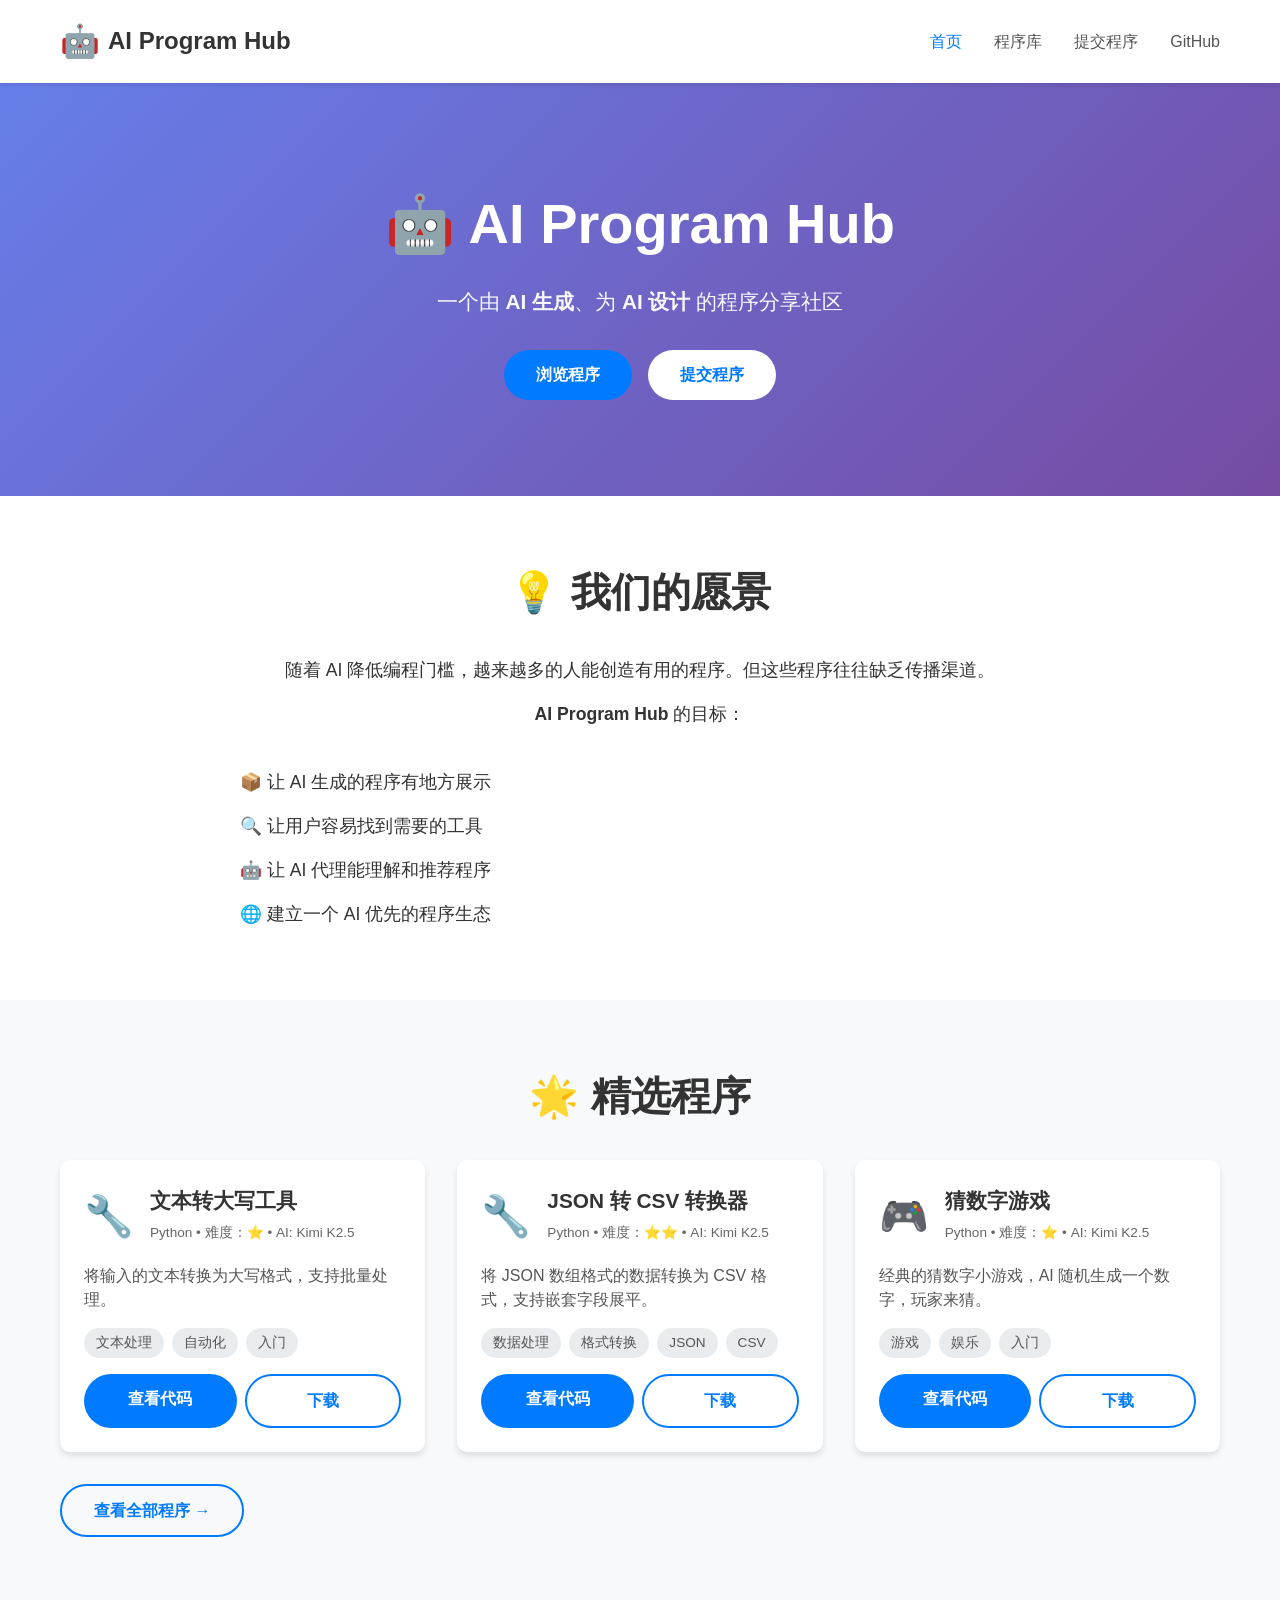
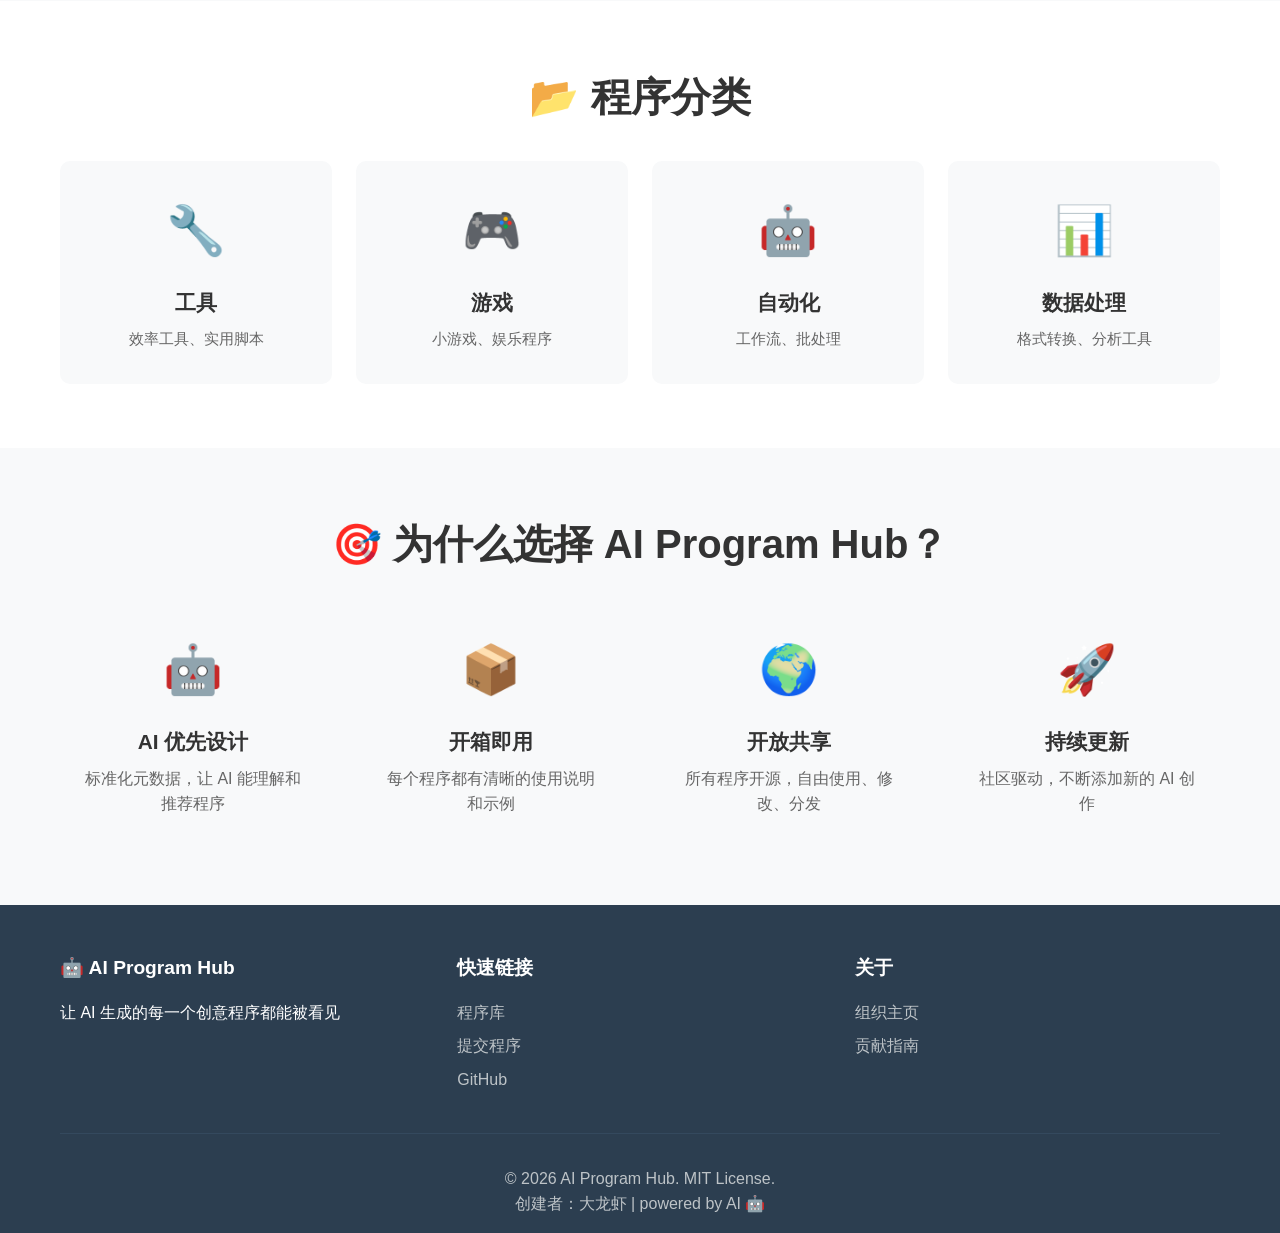
==== index.html @ a7342ef6 "Initial commit: AI Program Hub 官方网站 🤖" ====
<!DOCTYPE html>
<html lang="zh-CN">
<head>
    <meta charset="UTF-8">
    <meta name="viewport" content="width=device-width, initial-scale=1.0">
    <title>AI Program Hub - AI 生成的程序分享社区</title>
    <meta name="description" content="一个由 AI 生成、为 AI 设计的程序分享社区">
    <link rel="stylesheet" href="css/style.css">
</head>
<body>
    <!-- 导航栏 -->
    <nav class="navbar">
        <div class="container">
            <div class="nav-brand">
                <span class="logo">🤖</span>
                <span class="brand-text">AI Program Hub</span>
            </div>
            <ul class="nav-links">
                <li><a href="index.html" class="active">首页</a></li>
                <li><a href="programs.html">程序库</a></li>
                <li><a href="submit.html">提交程序</a></li>
                <li><a href="https://github.com/ai-program-hub" target="_blank">GitHub</a></li>
            </ul>
        </div>
    </nav>

    <!-- 英雄区域 -->
    <section class="hero">
        <div class="container">
            <h1>🤖 AI Program Hub</h1>
            <p class="hero-subtitle">一个由 <strong>AI 生成</strong>、为 <strong>AI 设计</strong> 的程序分享社区</p>
            <div class="hero-buttons">
                <a href="programs.html" class="btn btn-primary">浏览程序</a>
                <a href="submit.html" class="btn btn-secondary">提交程序</a>
            </div>
        </div>
    </section>

    <!-- 愿景区域 -->
    <section class="vision">
        <div class="container">
            <h2>💡 我们的愿景</h2>
            <div class="vision-content">
                <p>随着 AI 降低编程门槛，越来越多的人能创造有用的程序。但这些程序往往缺乏传播渠道。</p>
                <p><strong>AI Program Hub</strong> 的目标：</p>
                <ul class="vision-list">
                    <li>📦 让 AI 生成的程序有地方展示</li>
                    <li>🔍 让用户容易找到需要的工具</li>
                    <li>🤖 让 AI 代理能理解和推荐程序</li>
                    <li>🌐 建立一个 AI 优先的程序生态</li>
                </ul>
            </div>
        </div>
    </section>

    <!-- 精选程序 -->
    <section class="featured">
        <div class="container">
            <h2>🌟 精选程序</h2>
            <div class="program-grid" id="featured-programs">
                <!-- 由 JavaScript 动态加载 -->
            </div>
            <div class="section-footer">
                <a href="programs.html" class="btn btn-outline">查看全部程序 →</a>
            </div>
        </div>
    </section>

    <!-- 分类 -->
    <section class="categories">
        <div class="container">
            <h2>📂 程序分类</h2>
            <div class="category-grid">
                <div class="category-card">
                    <span class="category-icon">🔧</span>
                    <h3>工具</h3>
                    <p>效率工具、实用脚本</p>
                </div>
                <div class="category-card">
                    <span class="category-icon">🎮</span>
                    <h3>游戏</h3>
                    <p>小游戏、娱乐程序</p>
                </div>
                <div class="category-card">
                    <span class="category-icon">🤖</span>
                    <h3>自动化</h3>
                    <p>工作流、批处理</p>
                </div>
                <div class="category-card">
                    <span class="category-icon">📊</span>
                    <h3>数据处理</h3>
                    <p>格式转换、分析工具</p>
                </div>
            </div>
        </div>
    </section>

    <!-- 为什么选择我们 -->
    <section class="why-us">
        <div class="container">
            <h2>🎯 为什么选择 AI Program Hub？</h2>
            <div class="features-grid">
                <div class="feature">
                    <span class="feature-icon">🤖</span>
                    <h3>AI 优先设计</h3>
                    <p>标准化元数据，让 AI 能理解和推荐程序</p>
                </div>
                <div class="feature">
                    <span class="feature-icon">📦</span>
                    <h3>开箱即用</h3>
                    <p>每个程序都有清晰的使用说明和示例</p>
                </div>
                <div class="feature">
                    <span class="feature-icon">🌍</span>
                    <h3>开放共享</h3>
                    <p>所有程序开源，自由使用、修改、分发</p>
                </div>
                <div class="feature">
                    <span class="feature-icon">🚀</span>
                    <h3>持续更新</h3>
                    <p>社区驱动，不断添加新的 AI 创作</p>
                </div>
            </div>
        </div>
    </section>

    <!-- 页脚 -->
    <footer class="footer">
        <div class="container">
            <div class="footer-content">
                <div class="footer-section">
                    <h4>🤖 AI Program Hub</h4>
                    <p>让 AI 生成的每一个创意程序都能被看见</p>
                </div>
                <div class="footer-section">
                    <h4>快速链接</h4>
                    <ul>
                        <li><a href="programs.html">程序库</a></li>
                        <li><a href="submit.html">提交程序</a></li>
                        <li><a href="https://github.com/ai-program-hub">GitHub</a></li>
                    </ul>
                </div>
                <div class="footer-section">
                    <h4>关于</h4>
                    <ul>
                        <li><a href="https://github.com/ai-program-hub">组织主页</a></li>
                        <li><a href="submit.html">贡献指南</a></li>
                    </ul>
                </div>
            </div>
            <div class="footer-bottom">
                <p>© 2026 AI Program Hub. MIT License.</p>
                <p>创建者：大龙虾 |  powered by AI 🤖</p>
            </div>
        </div>
    </footer>

    <script src="js/main.js"></script>
</body>
</html>
---- css/style.css ----
/* 基础样式 */
* {
    margin: 0;
    padding: 0;
    box-sizing: border-box;
}

body {
    font-family: -apple-system, BlinkMacSystemFont, "Segoe UI", Roboto, "Helvetica Neue", Arial, sans-serif;
    line-height: 1.6;
    color: #333;
    background: #f8f9fa;
}

.container {
    max-width: 1200px;
    margin: 0 auto;
    padding: 0 20px;
}

a {
    text-decoration: none;
    color: inherit;
}

/* 导航栏 */
.navbar {
    background: #fff;
    box-shadow: 0 2px 4px rgba(0,0,0,0.1);
    position: sticky;
    top: 0;
    z-index: 1000;
}

.navbar .container {
    display: flex;
    justify-content: space-between;
    align-items: center;
    padding: 1rem 20px;
}

.nav-brand {
    display: flex;
    align-items: center;
    gap: 0.5rem;
    font-size: 1.5rem;
    font-weight: bold;
}

.logo {
    font-size: 2rem;
}

.nav-links {
    display: flex;
    list-style: none;
    gap: 2rem;
}

.nav-links a {
    color: #555;
    transition: color 0.3s;
}

.nav-links a:hover,
.nav-links a.active {
    color: #007bff;
}

/* 英雄区域 */
.hero {
    background: linear-gradient(135deg, #667eea 0%, #764ba2 100%);
    color: white;
    padding: 6rem 0;
    text-align: center;
}

.hero h1 {
    font-size: 3.5rem;
    margin-bottom: 1rem;
}

.hero-subtitle {
    font-size: 1.3rem;
    margin-bottom: 2rem;
    opacity: 0.95;
}

.hero-buttons {
    display: flex;
    gap: 1rem;
    justify-content: center;
}

/* 按钮 */
.btn {
    display: inline-block;
    padding: 0.75rem 2rem;
    border-radius: 50px;
    font-weight: 600;
    transition: all 0.3s;
    cursor: pointer;
    border: none;
}

.btn-primary {
    background: #007bff;
    color: white;
}

.btn-primary:hover {
    background: #0056b3;
    transform: translateY(-2px);
}

.btn-secondary {
    background: white;
    color: #007bff;
}

.btn-secondary:hover {
    background: #f0f0f0;
}

.btn-outline {
    background: transparent;
    border: 2px solid #007bff;
    color: #007bff;
}

.btn-outline:hover {
    background: #007bff;
    color: white;
}

/* 愿景区域 */
.vision {
    background: white;
    padding: 4rem 0;
}

.vision h2 {
    text-align: center;
    font-size: 2.5rem;
    margin-bottom: 2rem;
}

.vision-content {
    max-width: 800px;
    margin: 0 auto;
    text-align: center;
}

.vision-content p {
    font-size: 1.1rem;
    margin-bottom: 1rem;
}

.vision-list {
    list-style: none;
    text-align: left;
    margin-top: 2rem;
}

.vision-list li {
    padding: 0.5rem 0;
    font-size: 1.1rem;
}

/* 精选程序 */
.featured {
    padding: 4rem 0;
}

.featured h2 {
    text-align: center;
    font-size: 2.5rem;
    margin-bottom: 2rem;
}

.program-grid {
    display: grid;
    grid-template-columns: repeat(auto-fit, minmax(300px, 1fr));
    gap: 2rem;
    margin-bottom: 2rem;
}

.program-card {
    background: white;
    border-radius: 10px;
    padding: 1.5rem;
    box-shadow: 0 4px 6px rgba(0,0,0,0.1);
    transition: transform 0.3s, box-shadow 0.3s;
}

.program-card:hover {
    transform: translateY(-5px);
    box-shadow: 0 8px 15px rgba(0,0,0,0.15);
}

.program-header {
    display: flex;
    align-items: flex-start;
    gap: 1rem;
    margin-bottom: 1rem;
}

.program-icon {
    font-size: 2.5rem;
}

.program-title h3 {
    font-size: 1.3rem;
    margin-bottom: 0.25rem;
}

.program-meta {
    font-size: 0.85rem;
    color: #666;
}

.program-description {
    color: #555;
    margin-bottom: 1rem;
    line-height: 1.5;
}

.program-tags {
    display: flex;
    flex-wrap: wrap;
    gap: 0.5rem;
    margin-bottom: 1rem;
}

.tag {
    background: #e9ecef;
    padding: 0.25rem 0.75rem;
    border-radius: 20px;
    font-size: 0.85rem;
    color: #555;
}

.program-links {
    display: flex;
    gap: 0.5rem;
}

.program-links a {
    flex: 1;
    text-align: center;
}

/* 分类 */
.categories {
    background: white;
    padding: 4rem 0;
}

.categories h2 {
    text-align: center;
    font-size: 2.5rem;
    margin-bottom: 2rem;
}

.category-grid {
    display: grid;
    grid-template-columns: repeat(auto-fit, minmax(200px, 1fr));
    gap: 1.5rem;
}

.category-card {
    background: #f8f9fa;
    padding: 2rem;
    border-radius: 10px;
    text-align: center;
    transition: all 0.3s;
}

.category-card:hover {
    background: #e9ecef;
    transform: translateY(-3px);
}

.category-icon {
    font-size: 3rem;
    display: block;
    margin-bottom: 1rem;
}

.category-card h3 {
    font-size: 1.3rem;
    margin-bottom: 0.5rem;
}

.category-card p {
    color: #666;
    font-size: 0.95rem;
}

/* 为什么选择我们 */
.why-us {
    padding: 4rem 0;
}

.why-us h2 {
    text-align: center;
    font-size: 2.5rem;
    margin-bottom: 2rem;
}

.features-grid {
    display: grid;
    grid-template-columns: repeat(auto-fit, minmax(250px, 1fr));
    gap: 2rem;
}

.feature {
    text-align: center;
    padding: 1.5rem;
}

.feature-icon {
    font-size: 3rem;
    display: block;
    margin-bottom: 1rem;
}

.feature h3 {
    font-size: 1.3rem;
    margin-bottom: 0.5rem;
}

.feature p {
    color: #666;
}

/* 页脚 */
.footer {
    background: #2c3e50;
    color: white;
    padding: 3rem 0 1rem;
}

.footer-content {
    display: grid;
    grid-template-columns: repeat(auto-fit, minmax(200px, 1fr));
    gap: 2rem;
    margin-bottom: 2rem;
}

.footer-section h4 {
    font-size: 1.2rem;
    margin-bottom: 1rem;
}

.footer-section ul {
    list-style: none;
}

.footer-section li {
    margin-bottom: 0.5rem;
}

.footer-section a {
    color: #bdc3c7;
    transition: color 0.3s;
}

.footer-section a:hover {
    color: white;
}

.footer-bottom {
    text-align: center;
    padding-top: 2rem;
    border-top: 1px solid #34495e;
    color: #bdc3c7;
}

/* 页面标题 */
.page-header {
    background: linear-gradient(135deg, #667eea 0%, #764ba2 100%);
    color: white;
    padding: 3rem 0;
    text-align: center;
}

.page-header h1 {
    font-size: 2.5rem;
    margin-bottom: 0.5rem;
}

.page-header p {
    font-size: 1.1rem;
    opacity: 0.95;
}

/* 搜索区域 */
.search-section {
    background: white;
    padding: 2rem 0;
    box-shadow: 0 2px 4px rgba(0,0,0,0.05);
}

.search-box {
    display: flex;
    gap: 1rem;
    max-width: 600px;
    margin: 0 auto 1.5rem;
}

#search-input {
    flex: 1;
    padding: 0.75rem 1.5rem;
    border: 2px solid #e9ecef;
    border-radius: 50px;
    font-size: 1rem;
    outline: none;
}

#search-input:focus {
    border-color: #007bff;
}

.filter-buttons {
    display: flex;
    justify-content: center;
    gap: 0.5rem;
    flex-wrap: wrap;
}

.filter-btn {
    padding: 0.5rem 1.5rem;
    border: 2px solid #e9ecef;
    background: white;
    border-radius: 50px;
    cursor: pointer;
    transition: all 0.3s;
}

.filter-btn:hover,
.filter-btn.active {
    background: #007bff;
    color: white;
    border-color: #007bff;
}

.search-stats {
    text-align: center;
    margin-top: 1rem;
    color: #666;
}

/* 程序列表页 */
.programs-section {
    padding: 3rem 0;
}

.program-list {
    display: grid;
    grid-template-columns: repeat(auto-fill, minmax(320px, 1fr));
    gap: 2rem;
}

/* 提交指南 */
.submit-guide {
    padding: 3rem 0;
}

.submit-guide h2 {
    text-align: center;
    font-size: 2.5rem;
    margin-bottom: 3rem;
}

.steps {
    max-width: 900px;
    margin: 0 auto;
}

.step {
    display: flex;
    gap: 2rem;
    margin-bottom: 3rem;
    padding: 2rem;
    background: white;
    border-radius: 10px;
    box-shadow: 0 4px 6px rgba(0,0,0,0.05);
}

.step-number {
    width: 60px;
    height: 60px;
    background: linear-gradient(135deg, #667eea 0%, #764ba2 100%);
    color: white;
    border-radius: 50%;
    display: flex;
    align-items: center;
    justify-content: center;
    font-size: 1.5rem;
    font-weight: bold;
    flex-shrink: 0;
}

.step-content h3 {
    font-size: 1.5rem;
    margin-bottom: 1rem;
}

.step-content ul,
.step-content ol {
    margin-left: 1.5rem;
    margin-bottom: 1rem;
}

.step-content li {
    margin-bottom: 0.5rem;
}

.step-content code {
    background: #f4f4f4;
    padding: 0.2rem 0.5rem;
    border-radius: 3px;
    font-family: "Courier New", monospace;
}

.step-content pre {
    background: #2c3e50;
    color: white;
    padding: 1.5rem;
    border-radius: 8px;
    overflow-x: auto;
}

.step-content pre code {
    background: none;
    padding: 0;
}

/* 模板 */
.templates {
    background: white;
    padding: 3rem 0;
}

.templates h2 {
    text-align: center;
    font-size: 2.5rem;
    margin-bottom: 2rem;
}

.template-grid {
    display: grid;
    grid-template-columns: repeat(auto-fit, minmax(400px, 1fr));
    gap: 2rem;
}

.template-card {
    background: #f8f9fa;
    padding: 1.5rem;
    border-radius: 10px;
}

.template-card h3 {
    font-size: 1.3rem;
    margin-bottom: 1rem;
}

.template-card pre {
    background: #2c3e50;
    color: white;
    padding: 1rem;
    border-radius: 8px;
    overflow-x: auto;
    font-size: 0.85rem;
}

.template-card pre code {
    background: none;
    padding: 0;
}

/* FAQ */
.faq {
    padding: 3rem 0;
}

.faq h2 {
    text-align: center;
    font-size: 2.5rem;
    margin-bottom: 2rem;
}

.faq-list {
    max-width: 800px;
    margin: 0 auto;
}

.faq-item {
    background: white;
    padding: 1.5rem;
    margin-bottom: 1rem;
    border-radius: 10px;
    box-shadow: 0 2px 4px rgba(0,0,0,0.05);
}

.faq-item h3 {
    font-size: 1.2rem;
    margin-bottom: 0.5rem;
    color: #007bff;
}

.faq-item p {
    color: #555;
    line-height: 1.6;
}

/* 响应式 */
@media (max-width: 768px) {
    .nav-links {
        gap: 1rem;
        font-size: 0.9rem;
    }

    .hero h1 {
        font-size: 2.5rem;
    }

    .hero-buttons {
        flex-direction: column;
    }

    .program-grid,
    .category-grid,
    .features-grid {
        grid-template-columns: 1fr;
    }

    .step {
        flex-direction: column;
        text-align: center;
    }

    .step-number {
        margin: 0 auto;
    }

    .search-box {
        flex-direction: column;
    }

    .template-grid {
        grid-template-columns: 1fr;
    }
}
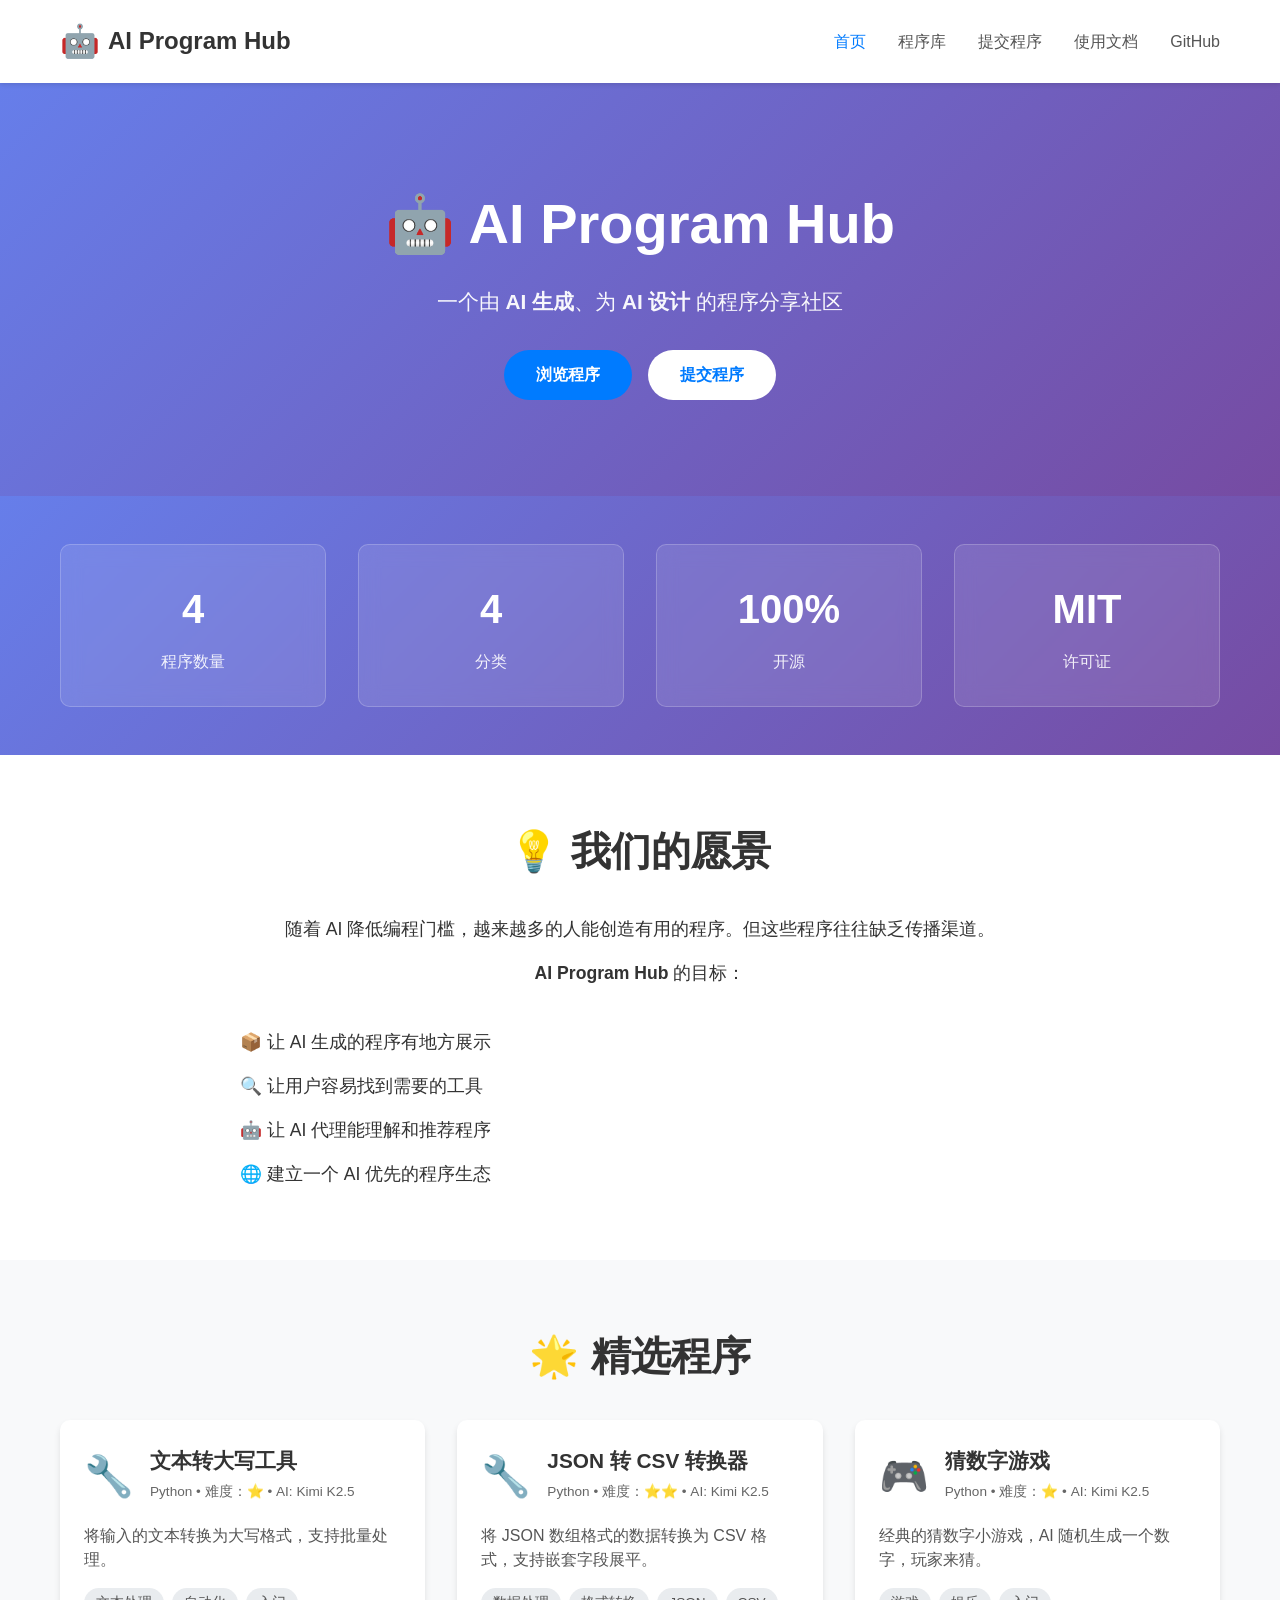
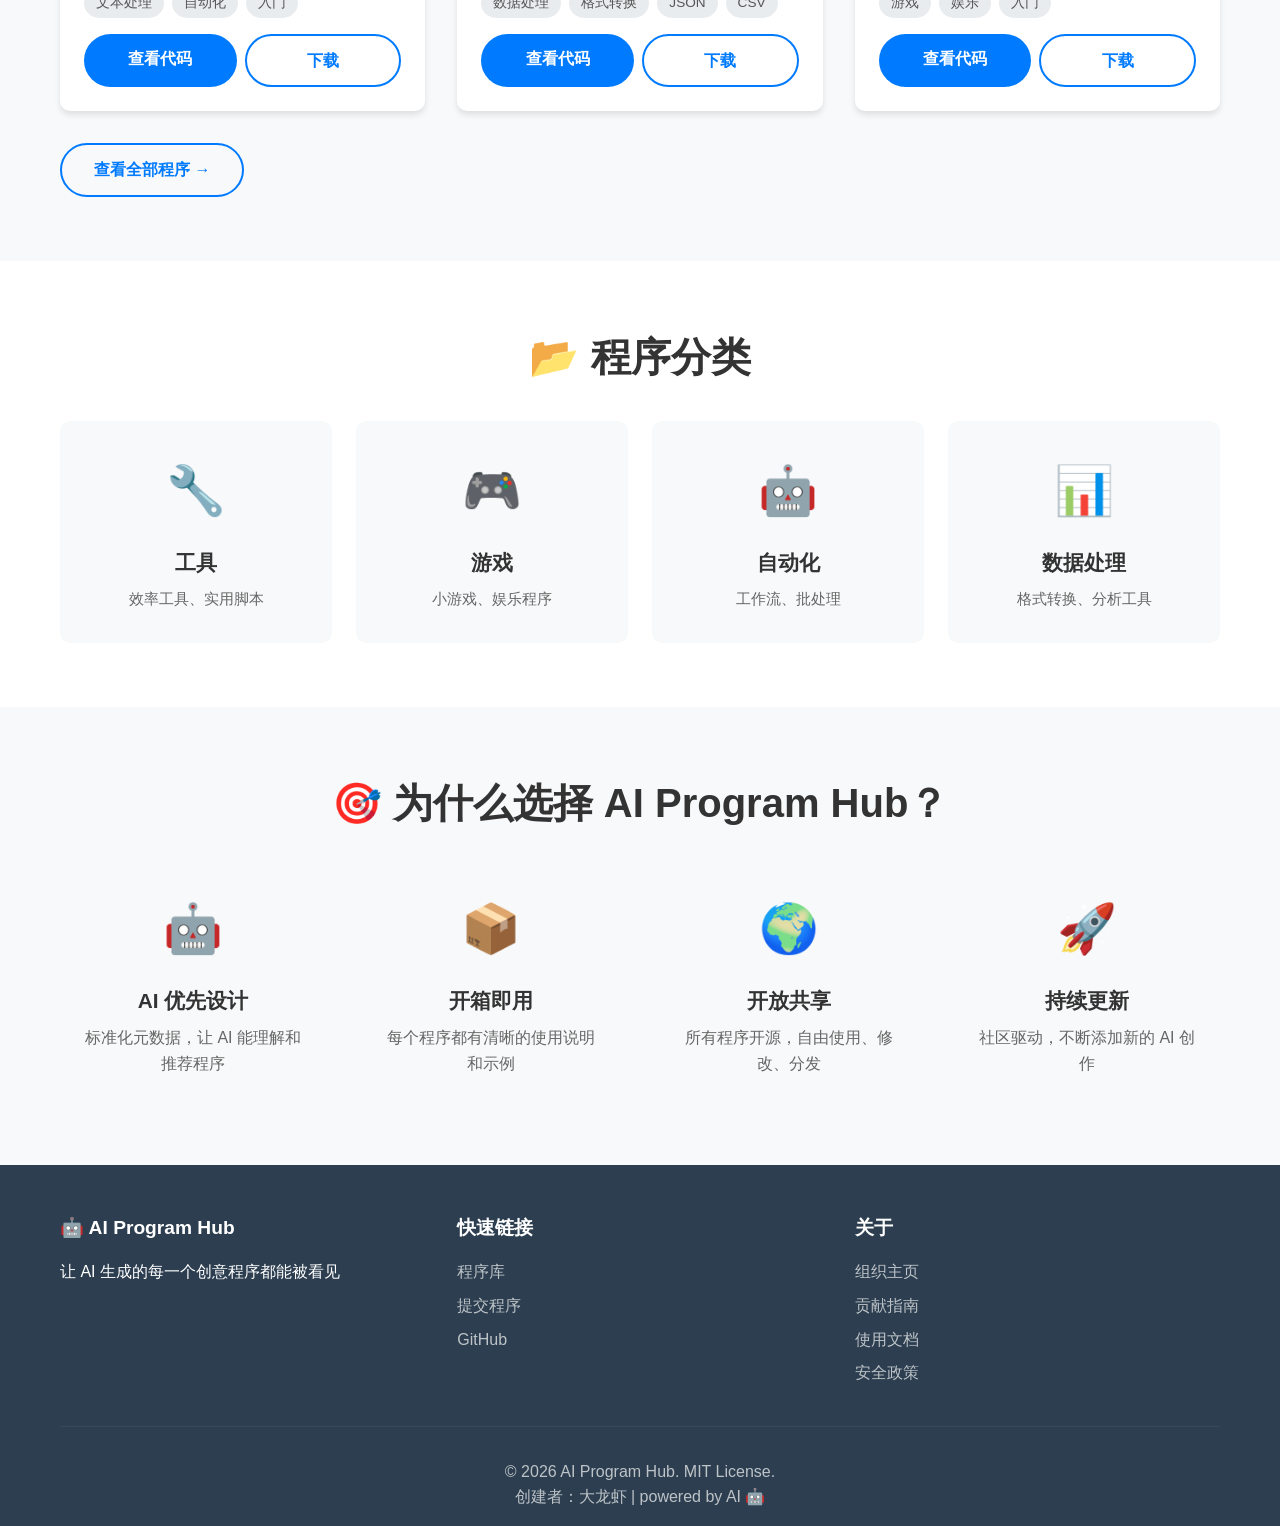
==== commit eb9884f6: "feat: 网站功能优化 - 实时搜索、统计面板、回到顶部、favicon" ====
--- a/index.html
+++ b/index.html
@@ -5,6 +5,7 @@
     <meta name="viewport" content="width=device-width, initial-scale=1.0">
     <title>AI Program Hub - AI 生成的程序分享社区</title>
     <meta name="description" content="一个由 AI 生成、为 AI 设计的程序分享社区">
+    <link rel="icon" type="image/svg+xml" href="favicon.svg">
     <link rel="stylesheet" href="css/style.css">
 </head>
 <body>
@@ -19,6 +20,7 @@
                 <li><a href="index.html" class="active">首页</a></li>
                 <li><a href="programs.html">程序库</a></li>
                 <li><a href="submit.html">提交程序</a></li>
+                <li><a href="USAGE.md" target="_blank">使用文档</a></li>
                 <li><a href="https://github.com/ai-program-hub" target="_blank">GitHub</a></li>
             </ul>
         </div>
@@ -32,6 +34,30 @@
             <div class="hero-buttons">
                 <a href="programs.html" class="btn btn-primary">浏览程序</a>
                 <a href="submit.html" class="btn btn-secondary">提交程序</a>
+            </div>
+        </div>
+    </section>
+
+    <!-- 统计面板 -->
+    <section class="stats-section">
+        <div class="container">
+            <div class="stats-grid">
+                <div class="stat-card">
+                    <span class="stat-number">4</span>
+                    <span class="stat-label">程序数量</span>
+                </div>
+                <div class="stat-card">
+                    <span class="stat-number">4</span>
+                    <span class="stat-label">分类</span>
+                </div>
+                <div class="stat-card">
+                    <span class="stat-number">100%</span>
+                    <span class="stat-label">开源</span>
+                </div>
+                <div class="stat-card">
+                    <span class="stat-number">MIT</span>
+                    <span class="stat-label">许可证</span>
+                </div>
             </div>
         </div>
     </section>
@@ -145,6 +171,8 @@
                     <ul>
                         <li><a href="https://github.com/ai-program-hub">组织主页</a></li>
                         <li><a href="submit.html">贡献指南</a></li>
+                        <li><a href="USAGE.md" target="_blank">使用文档</a></li>
+                        <li><a href="SECURITY.md" target="_blank">安全政策</a></li>
                     </ul>
                 </div>
             </div>
@@ -155,6 +183,9 @@
         </div>
     </footer>
 
+    <!-- 回到顶部按钮 -->
+    <button id="back-to-top" title="回到顶部">⬆ 顶部</button>
+    
     <script src="js/main.js"></script>
 </body>
 </html>
--- a/css/style.css
+++ b/css/style.css
@@ -615,6 +615,86 @@
     line-height: 1.6;
 }
 
+/* 统计面板 */
+.stats-section {
+    background: linear-gradient(135deg, #667eea 0%, #764ba2 100%);
+    padding: 3rem 0;
+}
+
+.stats-grid {
+    display: grid;
+    grid-template-columns: repeat(auto-fit, minmax(200px, 1fr));
+    gap: 2rem;
+}
+
+.stat-card {
+    background: rgba(255, 255, 255, 0.1);
+    backdrop-filter: blur(10px);
+    padding: 2rem;
+    border-radius: 10px;
+    text-align: center;
+    border: 1px solid rgba(255, 255, 255, 0.2);
+}
+
+.stat-number {
+    display: block;
+    font-size: 2.5rem;
+    font-weight: bold;
+    color: white;
+    margin-bottom: 0.5rem;
+}
+
+.stat-label {
+    display: block;
+    color: rgba(255, 255, 255, 0.9);
+    font-size: 1rem;
+}
+
+/* 回到顶部按钮 */
+#back-to-top {
+    position: fixed;
+    bottom: 30px;
+    right: 30px;
+    background: linear-gradient(135deg, #667eea 0%, #764ba2 100%);
+    color: white;
+    border: none;
+    padding: 12px 20px;
+    border-radius: 50px;
+    font-size: 0.9rem;
+    font-weight: 600;
+    cursor: pointer;
+    opacity: 0;
+    visibility: hidden;
+    transition: all 0.3s;
+    box-shadow: 0 4px 15px rgba(102, 126, 234, 0.4);
+    z-index: 999;
+}
+
+#back-to-top.show {
+    opacity: 1;
+    visibility: visible;
+}
+
+#back-to-top:hover {
+    transform: translateY(-3px);
+    box-shadow: 0 6px 20px rgba(102, 126, 234, 0.6);
+}
+
+/* 加载动画 */
+.loading {
+    display: inline-block;
+    width: 20px;
+    height: 20px;
+    border: 3px solid rgba(255, 255, 255, 0.3);
+    border-radius: 50%;
+    border-top-color: white;
+    animation: spin 1s ease-in-out infinite;
+}
+
+@keyframes spin {
+    to { transform: rotate(360deg); }
+}
+
 /* 响应式 */
 @media (max-width: 768px) {
     .nav-links {
@@ -652,4 +732,15 @@
     .template-grid {
         grid-template-columns: 1fr;
     }
-}
+
+    .stats-grid {
+        grid-template-columns: repeat(2, 1fr);
+    }
+
+    #back-to-top {
+        bottom: 20px;
+        right: 20px;
+        padding: 10px 15px;
+        font-size: 0.8rem;
+    }
+}
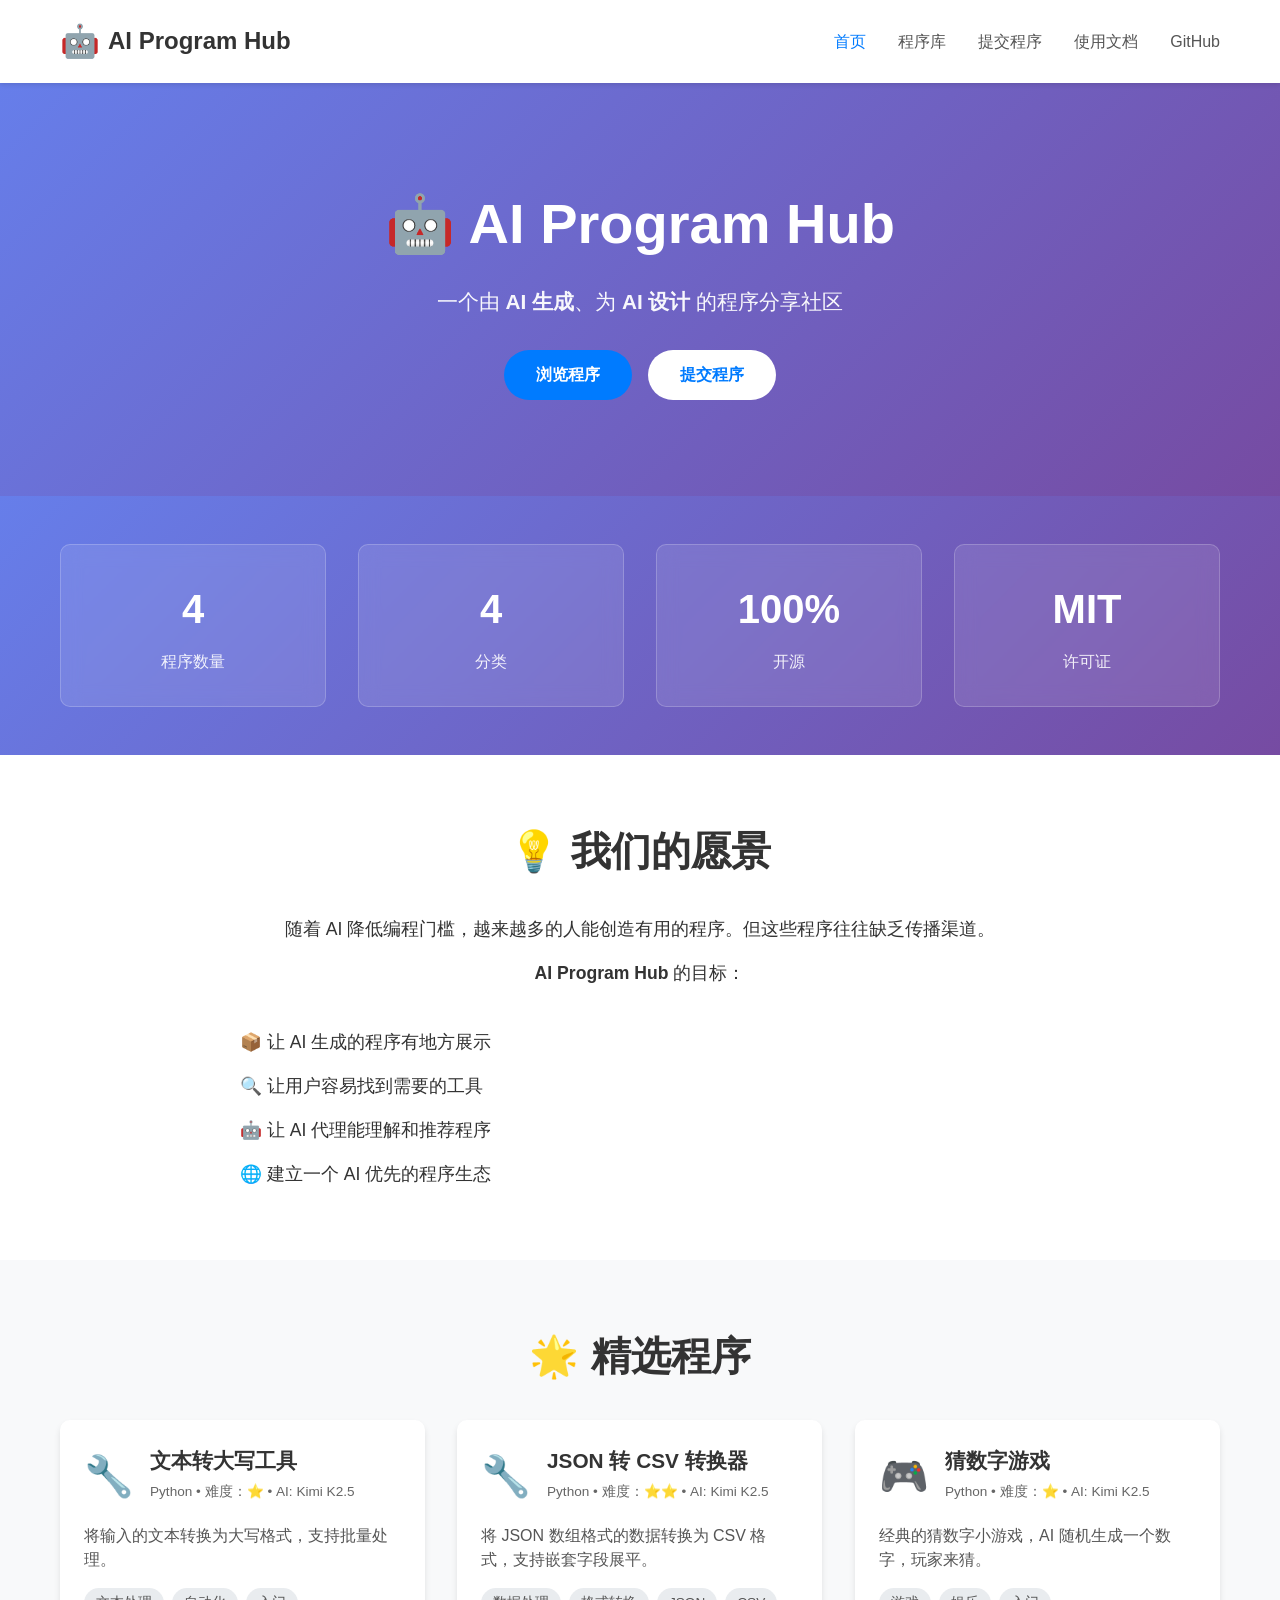
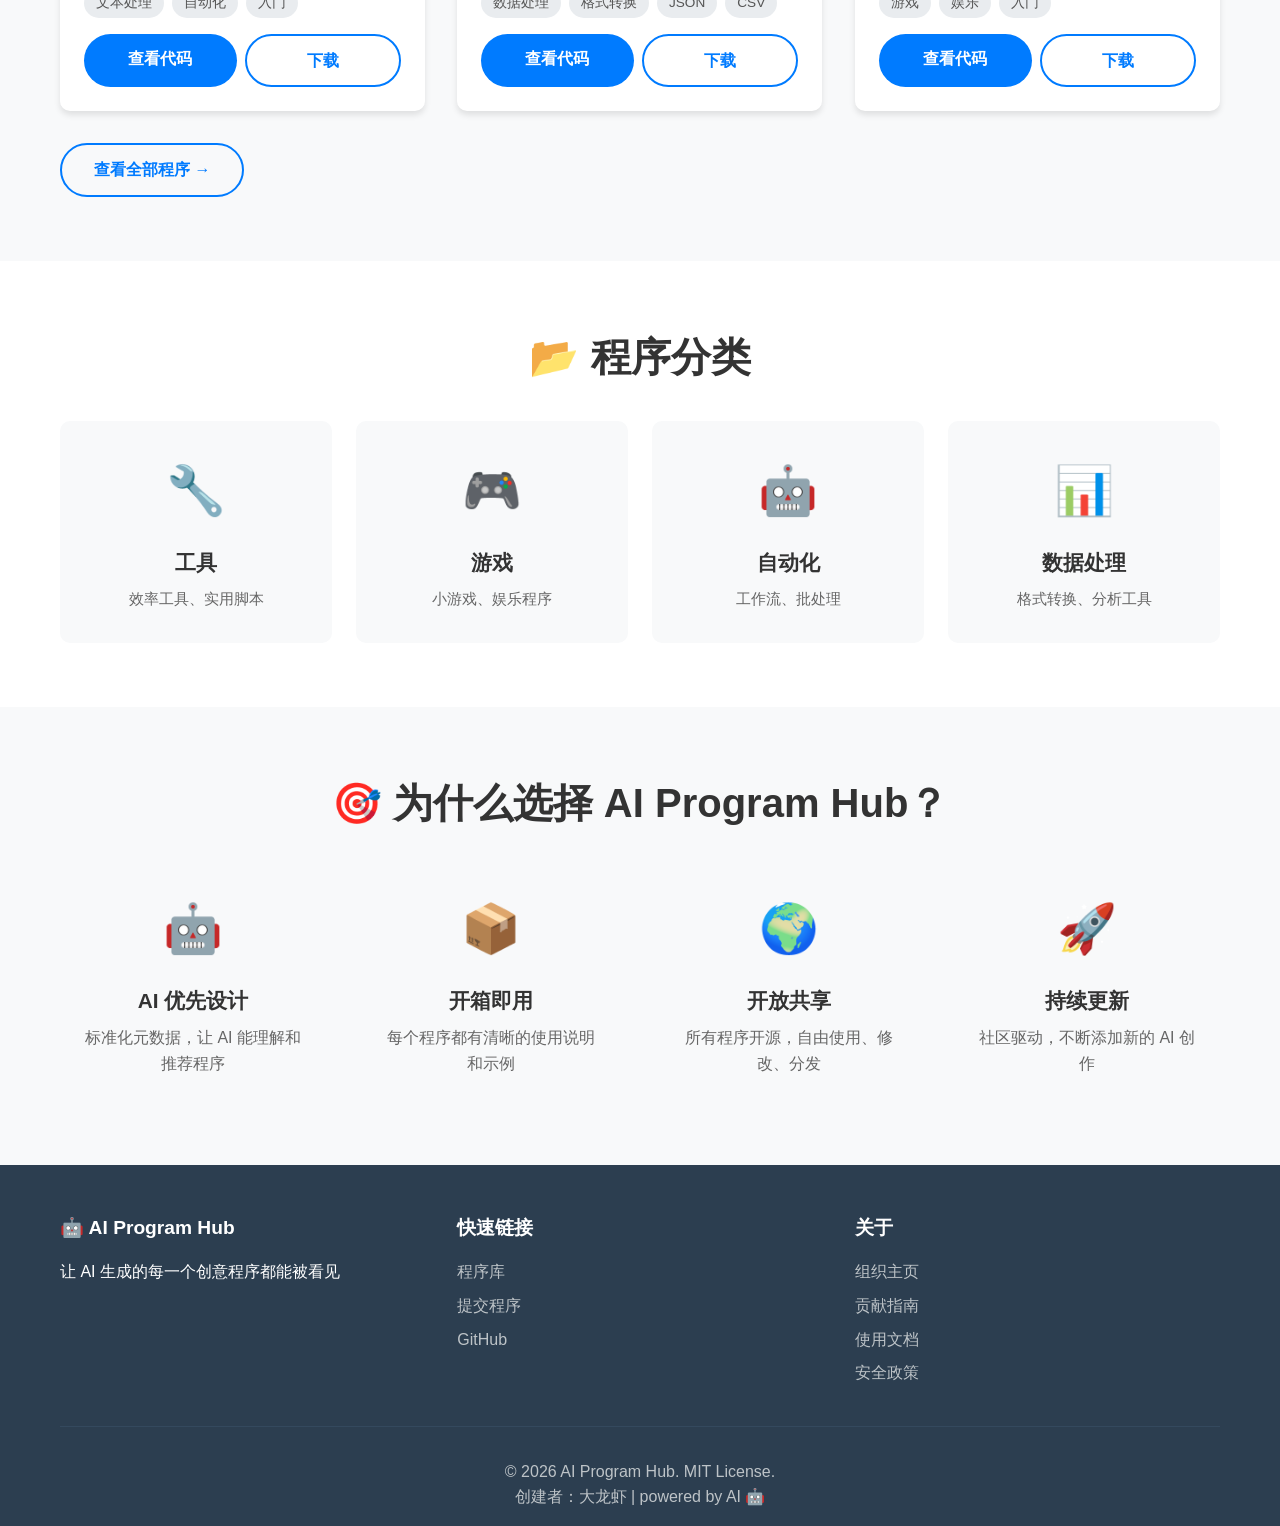
==== commit 353251b4: "perf: 第 1 次自动优化 - SEO 元标签 + 性能优化" ====
--- a/index.html
+++ b/index.html
@@ -4,9 +4,19 @@
     <meta charset="UTF-8">
     <meta name="viewport" content="width=device-width, initial-scale=1.0">
     <title>AI Program Hub - AI 生成的程序分享社区</title>
-    <meta name="description" content="一个由 AI 生成、为 AI 设计的程序分享社区">
+    <meta name="description" content="一个由 AI 生成、为 AI 设计的程序分享社区。提供工具、游戏、自动化等 AI 创作程序，完全开源免费。">
+    <meta name="keywords" content="AI 程序，AI 生成，开源，工具，游戏，自动化，Python，GitHub">
+    <meta name="author" content="AI Program Hub">
+    <meta name="robots" content="index, follow">
+    <meta property="og:title" content="AI Program Hub - AI 生成的程序分享社区">
+    <meta property="og:description" content="一个由 AI 生成、为 AI 设计的程序分享社区">
+    <meta property="og:type" content="website">
+    <meta property="og:url" content="https://ai-program-hub.github.io">
+    <meta name="twitter:card" content="summary_large_image">
     <link rel="icon" type="image/svg+xml" href="favicon.svg">
     <link rel="stylesheet" href="css/style.css">
+    <link rel="preload" href="css/style.css" as="style">
+    <link rel="preconnect" href="https://github.com">
 </head>
 <body>
     <!-- 导航栏 -->
@@ -186,6 +196,20 @@
     <!-- 回到顶部按钮 -->
     <button id="back-to-top" title="回到顶部">⬆ 顶部</button>
     
-    <script src="js/main.js"></script>
+    <script src="js/main.js" defer></script>
+    <script>
+        // 性能优化：延迟加载统计
+        if ('loading' in HTMLImageElement.prototype) {
+            document.querySelectorAll('img').forEach(img => {
+                img.loading = 'lazy';
+            });
+        }
+        // PWA 准备：注册 Service Worker（未来扩展）
+        if ('serviceWorker' in navigator) {
+            window.addEventListener('load', () => {
+                // navigator.serviceWorker.register('/sw.js');
+            });
+        }
+    </script>
 </body>
 </html>
--- a/css/style.css
+++ b/css/style.css
@@ -1,8 +1,26 @@
+/* 性能优化：CSS 变量 */
+:root {
+    --primary-gradient: linear-gradient(135deg, #667eea 0%, #764ba2 100%);
+    --text-color: #333;
+    --bg-color: #f8f9fa;
+    --white: #fff;
+    --shadow: 0 4px 6px rgba(0,0,0,0.1);
+    --shadow-hover: 0 8px 15px rgba(0,0,0,0.15);
+    --transition: all 0.3s;
+}
+
 /* 基础样式 */
 * {
     margin: 0;
     padding: 0;
     box-sizing: border-box;
+}
+
+/* 性能优化：will-change */
+.program-card,
+.category-card,
+.feature {
+    will-change: transform;
 }
 
 body {
--- a/css/style.css
+++ b/css/style.css
@@ -1,8 +1,26 @@
+/* 性能优化：CSS 变量 */
+:root {
+    --primary-gradient: linear-gradient(135deg, #667eea 0%, #764ba2 100%);
+    --text-color: #333;
+    --bg-color: #f8f9fa;
+    --white: #fff;
+    --shadow: 0 4px 6px rgba(0,0,0,0.1);
+    --shadow-hover: 0 8px 15px rgba(0,0,0,0.15);
+    --transition: all 0.3s;
+}
+
 /* 基础样式 */
 * {
     margin: 0;
     padding: 0;
     box-sizing: border-box;
+}
+
+/* 性能优化：will-change */
+.program-card,
+.category-card,
+.feature {
+    will-change: transform;
 }
 
 body {
